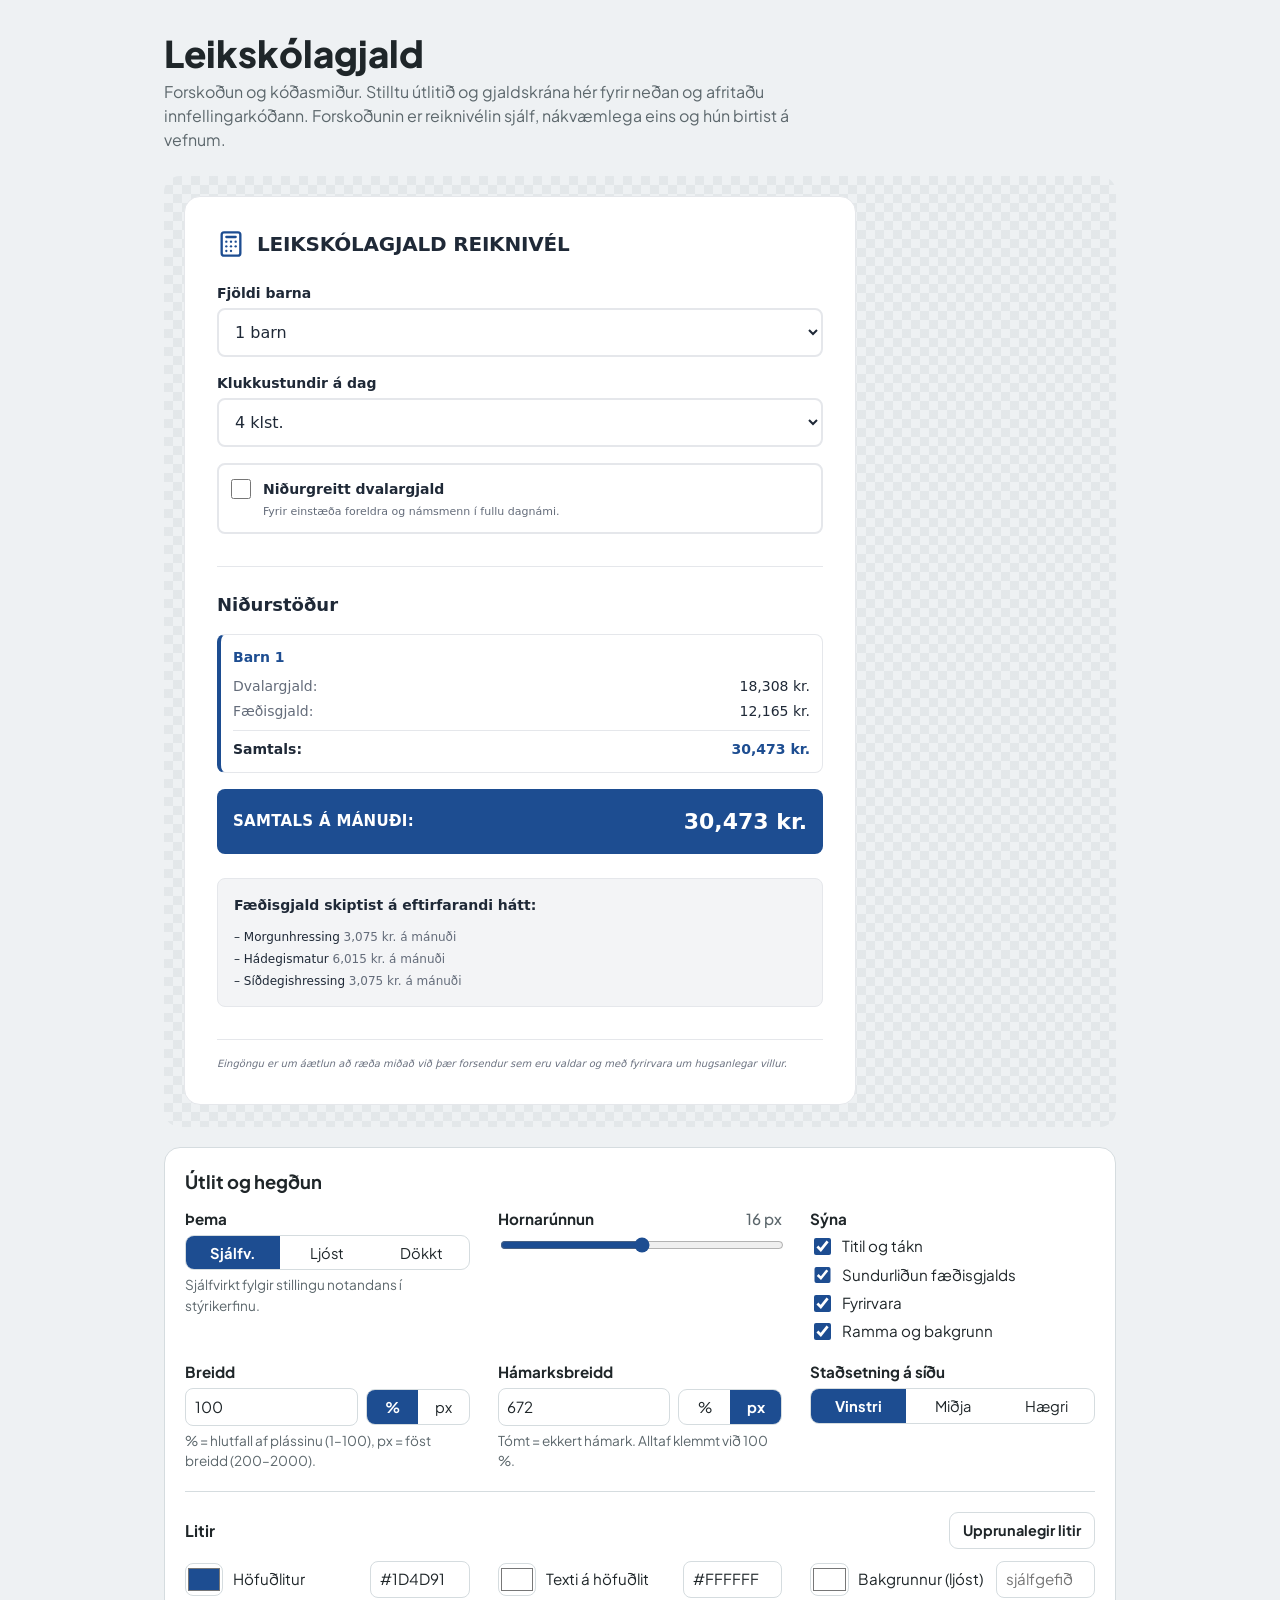
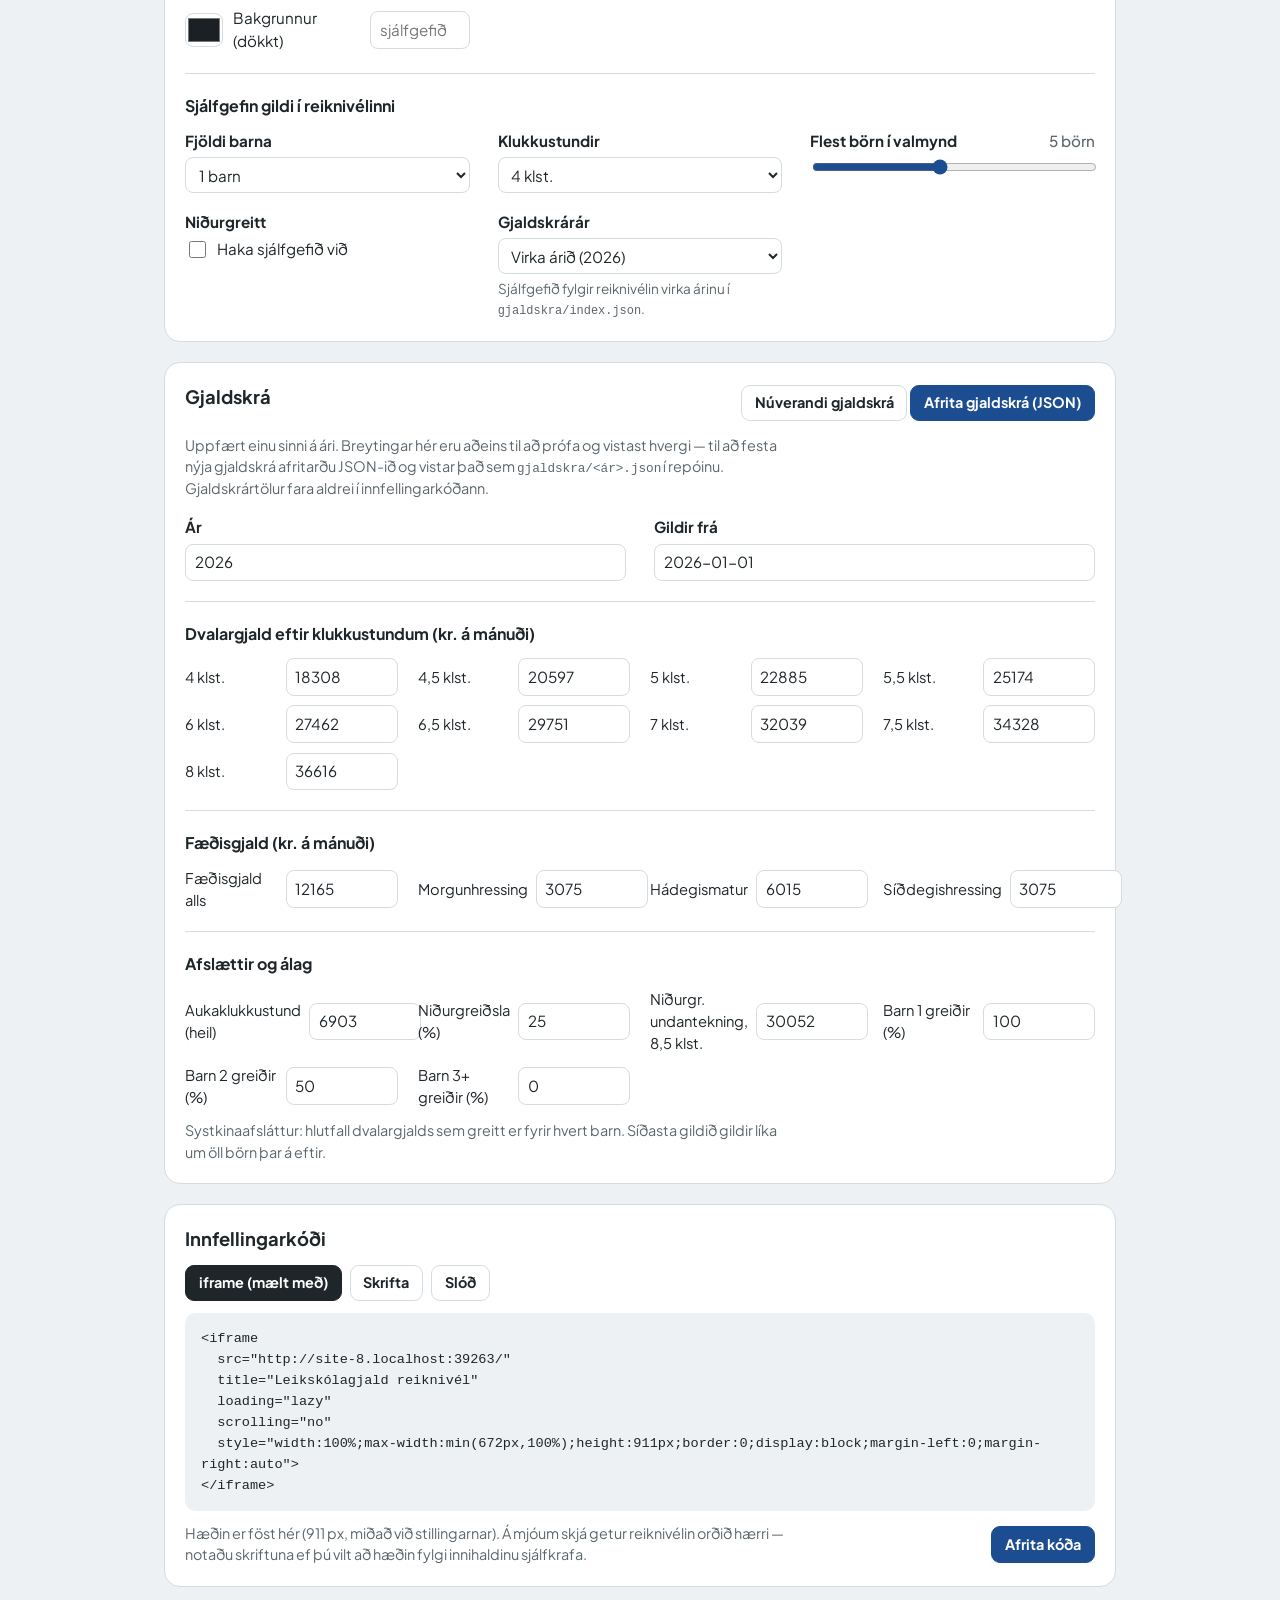
==== ritstjorn/index.html @ e1de48e4 "Kóðasmiður á /ritstjorn/ með lifandi forskoðun og gjaldskrárritli Forskoðunin er raunverulega reikni" ====
<!doctype html>
<html lang="is">
<head>
<meta charset="utf-8">
<meta name="viewport" content="width=device-width, initial-scale=1, viewport-fit=cover">
<meta name="robots" content="noindex">
<title>Leikskólagjald – forskoðun og kóðasmiður</title>
<link rel="preconnect" href="https://fonts.googleapis.com">
<link rel="preconnect" href="https://fonts.gstatic.com" crossorigin>
<link href="https://fonts.googleapis.com/css2?family=Plus+Jakarta+Sans:wght@400;500;600;700;800&display=swap" rel="stylesheet">
<style>
  :root {
    --page: #EEF1F3; --panel: #FFFFFF; --ink: #1F2629; --muted: #5C676C; --line: #D5DCDF;
    --accent: #1D4D91;
    --font: "Plus Jakarta Sans", "Segoe UI", system-ui, -apple-system, sans-serif;
    box-sizing: border-box;
    padding-top: env(safe-area-inset-top, 0px);
    padding-bottom: env(safe-area-inset-bottom, 0px);
  }
  @media (prefers-color-scheme: dark) {
    :root:not([data-theme="light"]) { --page: #16191B; --panel: #1F2427; --ink: #E7ECEE; --muted: #9AA6AB; --line: #323B3F; --accent: #8FB4E4; }
  }
  :root[data-theme="dark"] { --page: #16191B; --panel: #1F2427; --ink: #E7ECEE; --muted: #9AA6AB; --line: #323B3F; --accent: #8FB4E4; }
  *, *::before, *::after { box-sizing: inherit; }
  html { scroll-padding-top: env(safe-area-inset-top, 0px); }
  body { margin: 0; background: var(--page); color: var(--ink); font-family: var(--font); font-size: 1rem; line-height: 1.5; }
  main { max-width: 62rem; margin: 0 auto; padding: 2rem 1.25rem 3rem; }
  h1 { font-weight: 800; font-size: clamp(1.7rem, 5vw, 2.3rem); line-height: 1.15; margin: 0 0 .35rem; }
  .lede { color: var(--muted); margin: 0 0 1.5rem; max-width: 40rem; }
  h2 { font-size: 1.15rem; font-weight: 700; margin: 0 0 .75rem; }
  h3 { font-size: 1rem; font-weight: 700; margin: 0; }

  .stage { padding: 1.25rem; border-radius: 16px; background:
    repeating-conic-gradient(color-mix(in srgb, var(--line) 45%, transparent) 0 25%, transparent 0 50%) 0 0 / 18px 18px; }
  .holder { width: 100%; }
  #preview { display: block; width: 100%; height: 900px; border: 0; color-scheme: normal; }

  /* ================= kóðasmiður ================= */
  .settings, .code { margin-top: 1.25rem; background: var(--panel); border: 1px solid var(--line); border-radius: 16px; padding: 1.25rem; }
  .grid { display: grid; grid-template-columns: repeat(auto-fit, minmax(14rem, 1fr)); gap: 1.1rem 1.75rem; }
  .ctl .head { font-weight: 700; font-size: .95rem; display: flex; justify-content: space-between; gap: .5rem; margin-bottom: .3rem; }
  .ctl output { font-weight: 500; color: var(--muted); }
  .ctl .note2 { color: var(--muted); font-size: .85rem; margin: .3rem 0 0; }
  input[type=range] { width: 100%; accent-color: var(--accent); }
  select, input[type=text], input[type=number] { width: 100%; font: inherit; font-size: .95rem; padding: .4rem .55rem;
    border-radius: 8px; border: 1px solid var(--line); background: var(--panel); color: var(--ink); }
  input[aria-invalid=true] { border-color: #C5192D; box-shadow: 0 0 0 1px #C5192D; }
  .seg-ctl { display: flex; border: 1px solid var(--line); border-radius: 9px; overflow: hidden; }
  .seg-ctl label { flex: 1; text-align: center; padding: .35rem .4rem; cursor: pointer; font-size: .92rem; }
  .seg-ctl input { position: absolute; opacity: 0; pointer-events: none; }
  .seg-ctl label:has(input:checked) { background: var(--accent); color: var(--panel); font-weight: 700; }
  .seg-ctl label:has(input:focus-visible) { outline: 2px solid var(--accent); outline-offset: -3px; }
  .checks { display: grid; gap: .35rem; }
  .checks label { display: flex; gap: .5rem; align-items: center; font-size: .95rem; cursor: pointer; }
  .checks input { accent-color: var(--accent); width: 1.05rem; height: 1.05rem; }
  .wrow { display: grid; grid-template-columns: 1fr 6.5rem; gap: .5rem; align-items: center; }
  .colors { display: grid; grid-template-columns: repeat(auto-fill, minmax(15.5rem, 1fr)); gap: .55rem 1.75rem; }
  .crow { display: grid; grid-template-columns: 2.4rem 1fr 6.2rem; align-items: center; gap: .6rem; }
  .crow input[type=color] { width: 2.4rem; height: 2.1rem; padding: 0; border: 1px solid var(--line); border-radius: 8px; background: none; cursor: pointer; }
  .crow input[type=text] { text-transform: uppercase; }
  .crow input[type=text]::placeholder { text-transform: none; }
  .crow span { font-size: .95rem; }
  hr { border: 0; border-top: 1px solid var(--line); margin: 1.25rem 0; }
  .sec-head { display: flex; justify-content: space-between; align-items: center; gap: 1rem; margin-bottom: .75rem; flex-wrap: wrap; }
  .btn { font: inherit; font-size: .9rem; font-weight: 700; border-radius: 9px; padding: .4rem .8rem; cursor: pointer;
    border: 1px solid var(--line); background: transparent; color: var(--ink); }
  .btn.primary { background: var(--accent); border-color: var(--accent); color: #fff; }
  .btn:focus-visible, select:focus-visible, input:focus-visible { outline: 2px solid var(--accent); outline-offset: 2px; }
  .prices { display: grid; grid-template-columns: repeat(auto-fit, minmax(11rem, 1fr)); gap: .6rem 1.25rem; }
  .prow { display: grid; grid-template-columns: 1fr 7rem; gap: .5rem; align-items: center; font-size: .92rem; }
  .warn { margin: .75rem 0 0; padding: .6rem .8rem; border-radius: 9px; font-size: .9rem;
    background: color-mix(in srgb, #C5192D 12%, transparent); border: 1px solid color-mix(in srgb, #C5192D 40%, transparent); }
  .warn[hidden] { display: none; }
  .tabs { display: flex; gap: .5rem; margin-bottom: .75rem; flex-wrap: wrap; }
  .tabs button[aria-selected="true"] { background: var(--ink); color: var(--panel); border-color: var(--ink); }
  pre { margin: 0; overflow-x: auto; background: var(--page); border-radius: 10px; padding: .9rem 1rem;
    font-size: .85rem; line-height: 1.55; white-space: pre-wrap; word-break: break-word; }
  .code-foot { display: flex; justify-content: space-between; align-items: center; gap: 1rem; margin-top: .75rem; flex-wrap: wrap; }
  .hint { color: var(--muted); font-size: .9rem; margin: 0; max-width: 38rem; }
  code { font-size: .88em; }
</style>
</head>
<body>
<main>
  <h1>Leikskólagjald</h1>
  <p class="lede">Forskoðun og kóðasmiður. Stilltu útlitið og gjaldskrána hér fyrir neðan og afritaðu innfellingarkóðann. Forskoðunin er reiknivélin sjálf, nákvæmlega eins og hún birtist á vefnum.</p>

  <div class="stage"><div class="holder" id="holder">
    <iframe id="preview" title="Forskoðun: Leikskólagjald reiknivél" scrolling="no"></iframe>
  </div></div>

  <form class="settings" id="form" onsubmit="return false">
    <h2>Útlit og hegðun</h2>
    <div class="grid">
      <div class="ctl"><span class="head">Þema</span>
        <div class="seg-ctl" role="radiogroup" aria-label="Þema">
          <label><input type="radio" name="theme" value="auto">Sjálfv.</label>
          <label><input type="radio" name="theme" value="light">Ljóst</label>
          <label><input type="radio" name="theme" value="dark">Dökkt</label>
        </div>
        <p class="note2">Sjálfvirkt fylgir stillingu notandans í stýrikerfinu.</p></div>
      <div class="ctl"><label class="head" for="radius">Hornarúnnun <output id="o-radius"></output></label>
        <input id="radius" name="radius" type="range" min="0" max="32" step="1"></div>
      <div class="ctl"><span class="head">Sýna</span>
        <div class="checks">
          <label><input type="checkbox" name="title"> Titil og tákn</label>
          <label><input type="checkbox" name="food"> Sundurliðun fæðisgjalds</label>
          <label><input type="checkbox" name="note"> Fyrirvara</label>
          <label><input type="checkbox" name="frame"> Ramma og bakgrunn</label>
        </div></div>
      <div class="ctl"><label class="head" for="wval">Breidd</label>
        <div class="wrow"><input id="wval" name="wval" type="number" inputmode="numeric">
          <div class="seg-ctl" role="radiogroup" aria-label="Eining breiddar">
            <label><input type="radio" name="wunit" value="%">%</label>
            <label><input type="radio" name="wunit" value="px">px</label>
          </div></div>
        <p class="note2">% = hlutfall af plássinu (1–100), px = föst breidd (200–2000).</p></div>
      <div class="ctl"><label class="head" for="mval">Hámarksbreidd</label>
        <div class="wrow"><input id="mval" name="mval" type="number" inputmode="numeric" placeholder="ekkert">
          <div class="seg-ctl" role="radiogroup" aria-label="Eining hámarksbreiddar">
            <label><input type="radio" name="munit" value="%">%</label>
            <label><input type="radio" name="munit" value="px">px</label>
          </div></div>
        <p class="note2">Tómt = ekkert hámark. Alltaf klemmt við 100 %.</p></div>
      <div class="ctl"><span class="head">Staðsetning á síðu</span>
        <div class="seg-ctl" role="radiogroup" aria-label="Staðsetning á síðu">
          <label><input type="radio" name="align" value="left">Vinstri</label>
          <label><input type="radio" name="align" value="center">Miðja</label>
          <label><input type="radio" name="align" value="right">Hægri</label>
        </div></div>
    </div>

    <hr>
    <div class="sec-head"><h3>Litir</h3><button type="button" class="btn" id="resetColors">Upprunalegir litir</button></div>
    <div class="colors" id="colors"></div>

    <hr>
    <div class="sec-head"><h3>Sjálfgefin gildi í reiknivélinni</h3></div>
    <div class="grid">
      <div class="ctl"><label class="head" for="dchildren">Fjöldi barna</label>
        <select id="dchildren" name="dchildren"></select></div>
      <div class="ctl"><label class="head" for="dhours">Klukkustundir</label>
        <select id="dhours" name="dhours"></select></div>
      <div class="ctl"><label class="head" for="maxchildren">Flest börn í valmynd <output id="o-maxchildren"></output></label>
        <input id="maxchildren" name="maxchildren" type="range" min="1" max="10" step="1"></div>
      <div class="ctl"><span class="head">Niðurgreitt</span>
        <div class="checks"><label><input type="checkbox" name="dsub"> Haka sjálfgefið við</label></div></div>
      <div class="ctl"><label class="head" for="ar">Gjaldskrárár</label>
        <select id="ar" name="ar"></select>
        <p class="note2">Sjálfgefið fylgir reiknivélin virka árinu í <code>gjaldskra/index.json</code>.</p></div>
    </div>
  </form>

  <form class="settings" id="priceForm" onsubmit="return false">
    <div class="sec-head">
      <h2>Gjaldskrá</h2>
      <div>
        <button type="button" class="btn" id="resetPrices">Núverandi gjaldskrá</button>
        <button type="button" class="btn primary" id="copyPrices">Afrita gjaldskrá (JSON)</button>
      </div>
    </div>
    <p class="hint" style="margin-bottom:1rem">Uppfært einu sinni á ári. Breytingar hér eru aðeins til að prófa og vistast hvergi — til að festa nýja gjaldskrá afritarðu JSON-ið og vistar það sem <code>gjaldskra/&lt;ár&gt;.json</code> í repóinu. Gjaldskrártölur fara aldrei í innfellingarkóðann.</p>

    <div class="grid">
      <div class="ctl"><label class="head" for="p-ar">Ár</label><input id="p-ar" type="text" inputmode="numeric"></div>
      <div class="ctl"><label class="head" for="p-gildirFra">Gildir frá</label><input id="p-gildirFra" type="text" placeholder="2026-01-01"></div>
    </div>

    <hr>
    <h3>Dvalargjald eftir klukkustundum (kr. á mánuði)</h3>
    <div class="prices" id="careRows" style="margin-top:.75rem"></div>

    <hr>
    <h3>Fæðisgjald (kr. á mánuði)</h3>
    <div class="prices" id="foodRows" style="margin-top:.75rem"></div>
    <p class="warn" id="foodWarn" hidden></p>

    <hr>
    <h3>Afslættir og álag</h3>
    <div class="prices" id="miscRows" style="margin-top:.75rem"></div>
    <p class="hint" style="margin-top:.75rem">Systkinaafsláttur: hlutfall dvalargjalds sem greitt er fyrir hvert barn. Síðasta gildið gildir líka um öll börn þar á eftir.</p>
  </form>

  <section class="code">
    <h2>Innfellingarkóði</h2>
    <div class="tabs" role="tablist">
      <button type="button" class="btn" role="tab" aria-selected="true" data-tab="iframe">iframe (mælt með)</button>
      <button type="button" class="btn" role="tab" aria-selected="false" data-tab="script">Skrifta</button>
      <button type="button" class="btn" role="tab" aria-selected="false" data-tab="url">Slóð</button>
    </div>
    <pre id="codeOut"></pre>
    <div class="code-foot">
      <p class="hint" id="codeHint"></p>
      <button type="button" class="btn primary" id="copyCode">Afrita kóða</button>
    </div>
  </section>
</main>

<script src="../reiknivel/utreikningur.js"></script>
<script src="../reiknivel/config.js"></script>
<script>
/*
 * Kóðasmiður. Forskoðunin er raunverulega reiknivélin (rótin) í iframe, svo
 * ritstjóri sjái nákvæmlega það sem fer á vefinn. Nýjar stillingar og
 * gjaldskrá til prófunar eru sendar henni með postMessage — hún endurhleðst
 * ekki og valið í forskoðuninni helst.
 *
 * Gjaldskrártölur fara aldrei í slóðina eða innfellingarkóðann. Aðeins ar.
 */
(function () {
  'use strict';

  var cfg = window.LeikskolagjaldConfig;
  var R = window.LeikskolagjaldReikn;

  /* Reiknivélin er einu þrepi ofar en kóðasmiðurinn */
  var BASE = new URL('../', location.href).href;
  var GJALDSKRA = BASE + 'gjaldskra/';
  var frameId = 'lg-' + Math.random().toString(36).slice(2, 10);

  function $(id) { return document.getElementById(id); }

  var form = $('form'), priceForm = $('priceForm'), frame = $('preview');
  var qs = new URLSearchParams(location.search);

  var opts = cfg.parse();
  var FRAME_DEF = { width: cfg.SIZE.width.def, maxw: cfg.SIZE.maxWidth.def, align: 'left' };
  var frameOpts = {
    width: cfg.parseSize(qs.get('width'), 'width') || FRAME_DEF.width,
    maxw: cfg.parseSize(qs.get('maxw'), 'maxWidth') || FRAME_DEF.maxw,
    align: ['left', 'center', 'right'].indexOf(qs.get('align')) !== -1 ? qs.get('align') : FRAME_DEF.align
  };

  var index = null;      /* gjaldskra/index.json                    */
  var upprunaleg = null; /* gjaldskráin eins og hún er í repóinu    */
  var prices = null;     /* gjaldskráin eins og ritstjóri prófar hana */
  var tab = 'iframe';

  var clone = function (o) { return JSON.parse(JSON.stringify(o)); };

  /* ------------------------------------------------------------------ */
  /* Litir                                                               */
  /* ------------------------------------------------------------------ */
  var COLOR_LABELS = {
    accent: 'Höfuðlitur', onaccent: 'Texti á höfuðlit',
    bg: 'Bakgrunnur (ljóst)', bgdark: 'Bakgrunnur (dökkt)'
  };
  var colorsBox = $('colors');

  cfg.COLOR_KEYS.forEach(function (k) {
    var row = document.createElement('div');
    row.className = 'crow';
    row.innerHTML = '<input type="color" data-ckey="' + k + '" aria-label="' + COLOR_LABELS[k] + ', litaval">' +
      '<span>' + COLOR_LABELS[k] + '</span>' +
      '<input type="text" data-hkey="' + k + '" maxlength="7" spellcheck="false" aria-label="' +
      COLOR_LABELS[k] + ', hex-kóði"' + (cfg.BG_FALLBACK[k] ? ' placeholder="sjálfgefið"' : '') + '>';
    colorsBox.appendChild(row);
  });

  function colorsToForm() {
    cfg.COLOR_KEYS.forEach(function (k) {
      var c = colorsBox.querySelector('[data-ckey=' + k + ']');
      var h = colorsBox.querySelector('[data-hkey=' + k + ']');
      c.value = '#' + (opts[k] || cfg.BG_FALLBACK[k] || 'FFFFFF').toLowerCase();
      if (document.activeElement !== h) {
        h.value = opts[k] ? '#' + opts[k] : '';
        h.removeAttribute('aria-invalid');
      }
    });
  }

  /* Skilar true ef atburðurinn var úr litareit (og hann meðhöndlaður) */
  function colorFromInput(t) {
    if (t.dataset && t.dataset.ckey) {
      opts[t.dataset.ckey] = cfg.parseColor(t.value) || opts[t.dataset.ckey];
      return true;
    }
    if (t.dataset && t.dataset.hkey) {
      var k = t.dataset.hkey;
      var v = String(t.value).trim();
      if (cfg.BG_FALLBACK[k] && v === '') { opts[k] = ''; t.removeAttribute('aria-invalid'); return true; }
      var hex = cfg.parseColor(v);
      if (hex) { opts[k] = hex; t.removeAttribute('aria-invalid'); }
      else t.setAttribute('aria-invalid', 'true');
      return true;
    }
    return false;
  }

  $('resetColors').addEventListener('click', function () {
    cfg.COLOR_KEYS.forEach(function (k) { opts[k] = cfg.SPEC[k].def; });
    colorsToForm();
    apply(false);
  });

  /* ------------------------------------------------------------------ */
  /* Stillingaform                                                       */
  /* ------------------------------------------------------------------ */
  function fyllaArValmynd() {
    var sel = form.elements.ar;
    sel.textContent = '';
    var sjalf = document.createElement('option');
    sjalf.value = '';
    sjalf.textContent = 'Virka árið' + (index && index.virkt ? ' (' + index.virkt + ')' : '');
    sel.appendChild(sjalf);
    ((index && index.ar) || []).forEach(function (e) {
      var o = document.createElement('option');
      o.value = String(e.ar);
      o.textContent = String(e.ar) + (e.gildirFra ? ' — gildir frá ' + e.gildirFra : '');
      sel.appendChild(o);
    });
    sel.value = opts.ar;
    if (sel.value !== opts.ar) { opts.ar = ''; sel.value = ''; }
  }

  function fyllaSjalfgefid() {
    var dc = form.elements.dchildren, dh = form.elements.dhours;
    dc.textContent = '';
    dh.textContent = '';
    for (var n = 1; n <= opts.maxchildren; n++) {
      var o = document.createElement('option');
      o.value = String(n);
      o.textContent = n + (n === 1 ? ' barn' : ' börn');
      dc.appendChild(o);
    }
    var klst = prices ? prices.klukkustundir : [opts.dhours];
    klst.forEach(function (h) {
      var o = document.createElement('option');
      o.value = String(h);
      o.textContent = String(h).replace('.', ',') + ' klst.';
      dh.appendChild(o);
    });
    if (opts.dchildren > opts.maxchildren) opts.dchildren = opts.maxchildren;
    if (klst.indexOf(opts.dhours) === -1) opts.dhours = klst[0];
    dc.value = String(opts.dchildren);
    dh.value = String(opts.dhours);
  }

  function toForm() {
    form.elements.radius.value = opts.radius;
    form.elements.maxchildren.value = opts.maxchildren;
    ['theme', 'align'].forEach(function (n) {
      var gildi = n === 'align' ? frameOpts.align : opts[n];
      form.querySelectorAll('input[name=' + n + ']').forEach(function (r) { r.checked = r.value === gildi; });
    });
    ['title', 'food', 'note', 'frame', 'dsub'].forEach(function (n) { form.elements[n].checked = !!opts[n]; });
    var sp = function (s) { var m = String(s).match(/^([\d.]+)(px|%)$/); return m ? [m[1], m[2]] : ['', 'px']; };
    var w = sp(frameOpts.width), m = sp(frameOpts.maxw);
    form.elements.wval.value = w[0];
    form.elements.mval.value = m[0];
    form.querySelectorAll('input[name=wunit]').forEach(function (r) { r.checked = r.value === w[1]; });
    form.querySelectorAll('input[name=munit]').forEach(function (r) { r.checked = r.value === m[1]; });
    fyllaArValmynd();
    fyllaSjalfgefid();
    colorsToForm();
  }

  function inv(n, bad) { if (bad) n.setAttribute('aria-invalid', 'true'); else n.removeAttribute('aria-invalid'); }

  function fromForm(e) {
    var t = e && e.target;
    if (t && colorFromInput(t)) { colorsToForm(); apply(false); return; }

    opts.radius = +form.elements.radius.value;
    opts.maxchildren = +form.elements.maxchildren.value;
    var th = form.querySelector('input[name=theme]:checked');
    if (th) opts.theme = th.value;
    var al = form.querySelector('input[name=align]:checked');
    if (al) frameOpts.align = al.value;
    ['title', 'food', 'note', 'frame', 'dsub'].forEach(function (n) {
      opts[n] = form.elements[n].checked ? 1 : 0;
    });

    var wu = form.querySelector('input[name=wunit]:checked').value;
    var mu = form.querySelector('input[name=munit]:checked').value;
    var wv = form.elements.wval.value === '' ? '' : form.elements.wval.value + wu;
    var mv = form.elements.mval.value === '' ? '' : form.elements.mval.value + mu;
    var w = cfg.parseSize(wv, 'width');
    var m = mv === '' ? 'none' : cfg.parseSize(mv, 'maxWidth');
    inv(form.elements.wval, !w);
    inv(form.elements.mval, !m);
    if (w) frameOpts.width = w;
    if (m) frameOpts.maxw = m;

    opts.dchildren = +form.elements.dchildren.value;
    opts.dhours = +form.elements.dhours.value;

    var nyttAr = form.elements.ar.value;
    var arBreyttist = nyttAr !== opts.ar;
    opts.ar = nyttAr;

    /*
     * Aðeins stýringarnar undir „Sjálfgefin gildi“ endurstilla valið í
     * forskoðuninni; að fikta í litum eða breidd má ekki henda því sem
     * ritstjórinn er að prófa.
     */
    var n = t && t.name;
    var endurstilla = ['dchildren', 'dhours', 'dsub', 'maxchildren'].indexOf(n) !== -1;

    fyllaSjalfgefid();
    if (arBreyttist) hladaAr(opts.ar); else apply(endurstilla);
  }

  form.addEventListener('input', fromForm);
  form.addEventListener('change', fromForm);

  /* ------------------------------------------------------------------ */
  /* Gjaldskrárritill                                                    */
  /* ------------------------------------------------------------------ */

  /* Skipt á FYRSTA punkti: lyklar eins og „dvalargjald.4.5“ bera tugabrot */
  function splitKey(key) {
    var i = key.indexOf('.');
    return i < 0 ? [key, ''] : [key.slice(0, i), key.slice(i + 1)];
  }

  function numRow(box, label, key) {
    var d = document.createElement('div');
    d.className = 'prow';
    var l = document.createElement('label');
    l.textContent = label;
    var i = document.createElement('input');
    i.type = 'number';
    i.inputMode = 'decimal';
    i.dataset.pkey = key;
    l.htmlFor = i.id = 'pk-' + key.replace(/[^a-z0-9]/gi, '_');
    d.append(l, i);
    box.appendChild(d);
  }

  function buildPriceRows() {
    var care = $('careRows'), food = $('foodRows'), misc = $('miscRows');
    care.textContent = ''; food.textContent = ''; misc.textContent = '';
    prices.klukkustundir.forEach(function (h) {
      if (prices.dvalargjald[R.hourKey(h)] == null) return;
      numRow(care, String(h).replace('.', ',') + ' klst.', 'dvalargjald.' + h);
    });
    numRow(food, 'Fæðisgjald alls', 'faedisgjald');
    prices.faedisgjaldSundurlidun.forEach(function (it, i) {
      numRow(food, it.heiti, 'faedisgjaldSundurlidun.' + i);
    });
    numRow(misc, 'Aukaklukkustund (heil)', 'aukaKlukkustund');
    numRow(misc, 'Niðurgreiðsla (%)', 'nidurgreidsla');
    Object.keys(prices.nidurgreidslaUndantekningar).forEach(function (h) {
      numRow(misc, 'Niðurgr. undantekning, ' + String(h).replace('.', ',') + ' klst.', 'undantekning.' + h);
    });
    prices.systkinaafslattur.forEach(function (_, i) {
      numRow(misc, 'Barn ' + (i + 1) + (i === prices.systkinaafslattur.length - 1 ? '+' : '') + ' greiðir (%)',
        'systkina.' + i);
    });
    pricesToForm();
  }

  function getPrice(key) {
    var p = splitKey(key), a = p[0], b = p[1];
    if (a === 'dvalargjald') return prices.dvalargjald[b];
    if (a === 'faedisgjaldSundurlidun') return prices.faedisgjaldSundurlidun[+b].verd;
    if (a === 'undantekning') return prices.nidurgreidslaUndantekningar[b];
    if (a === 'systkina') return Math.round(prices.systkinaafslattur[+b] * 100);
    if (a === 'nidurgreidsla') return Math.round(prices.nidurgreidsla * 100);
    return prices[a];
  }

  /* Skilar false ef gildið er ógilt (tómt, neikvætt, prósenta yfir 100) */
  function setPrice(key, raw) {
    var n = Number(raw);
    if (String(raw).trim() === '' || !isFinite(n) || n < 0) return false;
    var p = splitKey(key), a = p[0], b = p[1];
    if (a === 'dvalargjald') prices.dvalargjald[b] = Math.round(n);
    else if (a === 'faedisgjaldSundurlidun') prices.faedisgjaldSundurlidun[+b].verd = Math.round(n);
    else if (a === 'undantekning') prices.nidurgreidslaUndantekningar[b] = Math.round(n);
    else if (a === 'systkina') { if (n > 100) return false; prices.systkinaafslattur[+b] = n / 100; }
    else if (a === 'nidurgreidsla') { if (n > 100) return false; prices.nidurgreidsla = n / 100; }
    else prices[a] = Math.round(n);
    return true;
  }

  function pricesToForm() {
    priceForm.querySelectorAll('[data-pkey]').forEach(function (i) {
      if (document.activeElement !== i) {
        i.value = getPrice(i.dataset.pkey);
        i.removeAttribute('aria-invalid');
      }
    });
    $('p-ar').value = prices.ar;
    $('p-gildirFra').value = prices.gildirFra;
  }

  priceForm.addEventListener('input', function (e) {
    var t = e.target;
    if (t.id === 'p-ar') { prices.ar = t.value.trim(); render(); return; }
    if (t.id === 'p-gildirFra') { prices.gildirFra = t.value.trim(); render(); return; }
    if (!t.dataset.pkey) return;
    inv(t, !setPrice(t.dataset.pkey, t.value));
    apply(false);
  });

  $('resetPrices').addEventListener('click', function () {
    prices = clone(upprunaleg);
    buildPriceRows();
    apply(false);
  });

  /* Sundurliðun fæðisgjalds á móti skráðu fæðisgjaldi */
  function checkFood() {
    if (!prices) return;
    var w = $('foodWarn');
    var s = R.faedisgjaldSumma(prices);
    if (s.stemmir) { w.hidden = true; return; }
    w.hidden = false;
    w.textContent = 'Sundurliðunin leggst saman í ' + R.kr(s.summa) + ' en fæðisgjaldið er skráð ' +
      R.kr(prices.faedisgjald) + ' Reiknivélin notar skráða fæðisgjaldið.';
  }

  /* ------------------------------------------------------------------ */
  /* Forskoðun og kóði                                                   */
  /* ------------------------------------------------------------------ */
  function widgetQuery() {
    var p = new URLSearchParams();
    cfg.changed(opts).forEach(function (kv) { p.set(kv[0], kv[1]); });
    return p.toString();
  }

  function sendaIForskodun(endurstilla) {
    if (!frame.contentWindow || !prices) return;
    frame.contentWindow.postMessage({
      type: 'leikskolagjald:options',
      options: opts,
      gjaldskra: prices,
      endurstilla: !!endurstilla
    }, location.origin);
  }

  /* Reiknivélin lætur vita um hæðina, svo forskoðunin sé jafnhá henni */
  window.addEventListener('message', function (e) {
    if (e.origin !== location.origin || e.source !== frame.contentWindow) return;
    var d = e.data;
    if (!d || d.type !== 'leikskolagjald:height') return;
    var h = parseInt(d.height, 10);
    if (isFinite(h) && h > 0 && h < 4000) frame.style.height = h + 'px';
  });

  function render() {
    $('o-radius').textContent = opts.radius + ' px';
    $('o-maxchildren').textContent = opts.maxchildren + (opts.maxchildren === 1 ? ' barn' : ' börn');
    checkFood();

    var wq = widgetQuery();
    var url = BASE + (wq ? '?' + wq : '');
    var sizeCss = cfg.sizeCss(frameOpts.width, frameOpts.maxw);
    var marg = cfg.margins(frameOpts.align).replace(/;$/, '');
    var haed = cfg.hydur(opts, opts.dchildren, prices ? prices.faedisgjaldSundurlidun.length : 3);
    var code = '', hint = '';

    if (tab === 'iframe') {
      code = '<iframe\n' +
        '  src="' + url + '"\n' +
        '  title="Leikskólagjald reiknivél"\n' +
        '  loading="lazy"\n' +
        '  scrolling="no"\n' +
        '  style="' + sizeCss + ';height:' + haed + 'px;border:0;display:block;' + marg + '">\n' +
        '</iframe>';
      hint = 'Hæðin er föst hér (' + haed + ' px, miðað við stillingarnar). Á mjóum skjá getur ' +
        'reiknivélin orðið hærri — notaðu skriftuna ef þú vilt að hæðin fylgi innihaldinu sjálfkrafa.';
    } else if (tab === 'script') {
      var attrs = cfg.changed(opts).map(function (kv) { return '  data-' + kv[0] + '="' + kv[1] + '"'; });
      if (frameOpts.width !== FRAME_DEF.width) attrs.push('  data-width="' + frameOpts.width + '"');
      attrs.push('  data-max-width="' + frameOpts.maxw + '"');
      if (frameOpts.align !== FRAME_DEF.align) attrs.push('  data-align="' + frameOpts.align + '"');
      code = '<script\n  src="' + BASE + 'embed.js"\n' + attrs.join('\n') + '>\n<\/script>';
      hint = 'Skriftan býr til iframe-inn og stillir hæðina sjálfkrafa eftir innihaldi. ' +
        'Aðeins ef vefumsjónarkerfið leyfir <script>.';
    } else {
      code = url;
      hint = 'Bein slóð á reiknivélina, t.d. til að prófa stillingar.';
    }
    $('codeOut').textContent = code;
    $('codeHint').textContent = hint;

    /* Slóð síðunnar geymir stillingarnar svo hægt sé að deila henni */
    var pq = new URLSearchParams(wq);
    if (frameOpts.width !== FRAME_DEF.width) pq.set('width', frameOpts.width);
    if (frameOpts.maxw !== FRAME_DEF.maxw) pq.set('maxw', frameOpts.maxw);
    if (frameOpts.align !== FRAME_DEF.align) pq.set('align', frameOpts.align);
    try {
      history.replaceState(null, '', location.pathname + (pq.toString() ? '?' + pq : ''));
    } catch (e) { /* t.d. file:// */ }
  }

  function apply(endurstilla) {
    $('holder').style.cssText = cfg.sizeCss(frameOpts.width, frameOpts.maxw) + ';' +
      cfg.margins(frameOpts.align);
    sendaIForskodun(endurstilla);
    render();
  }

  /* ------------------------------------------------------------------ */
  /* Flipar og afritun                                                   */
  /* ------------------------------------------------------------------ */
  document.querySelectorAll('.tabs button').forEach(function (b) {
    b.addEventListener('click', function () {
      tab = b.dataset.tab;
      document.querySelectorAll('.tabs button').forEach(function (x) {
        x.setAttribute('aria-selected', String(x === b));
      });
      render();
    });
  });

  function copy(text, btn, label) {
    function done(t) {
      btn.textContent = t;
      setTimeout(function () { btn.textContent = label; }, 1800);
    }
    try {
      navigator.clipboard.writeText(text).then(function () { done('Afritað'); },
        function () { done('Afritun mistókst'); });
    } catch (e) { done('Afritun mistókst'); }
  }

  $('copyCode').addEventListener('click', function (e) {
    copy($('codeOut').textContent, e.currentTarget, 'Afrita kóða');
  });
  $('copyPrices').addEventListener('click', function (e) {
    copy(JSON.stringify(prices, null, 2) + '\n', e.currentTarget, 'Afrita gjaldskrá (JSON)');
  });

  /* ------------------------------------------------------------------ */
  /* Hleðsla                                                             */
  /* ------------------------------------------------------------------ */
  function saekjaJson(url) {
    return fetch(url, { cache: 'no-cache' }).then(function (svar) {
      if (!svar.ok) throw new Error(svar.status + ' ' + svar.statusText);
      return svar.json();
    });
  }

  function villa(texti) {
    var w = $('foodWarn');
    w.hidden = false;
    w.textContent = texti;
  }

  function hladaAr(beidni) {
    var ar = R.veljaAr(index, beidni);
    return saekjaJson(GJALDSKRA + R.skraFyrirAr(index, ar))
      .then(function (raw) {
        upprunaleg = R.normalize(raw);
        prices = clone(upprunaleg);
        buildPriceRows();
        fyllaSjalfgefid();
        apply(false);
      })
      .catch(function (e) {
        villa('Ekki náðist að lesa gjaldskrá ' + ar + ' (' + e.message + ').');
      });
  }

  frame.src = BASE + (function () {
    var q = new URLSearchParams(widgetQuery());
    q.set('frameId', frameId);
    return '?' + q.toString();
  })();

  saekjaJson(GJALDSKRA + 'index.json')
    .then(function (i) {
      index = i;
      toForm();
      return hladaAr(opts.ar);
    })
    .catch(function (e) {
      villa('Ekki náðist að lesa gjaldskra/index.json (' + e.message + ').');
    });
})();
</script>
</body>
</html>
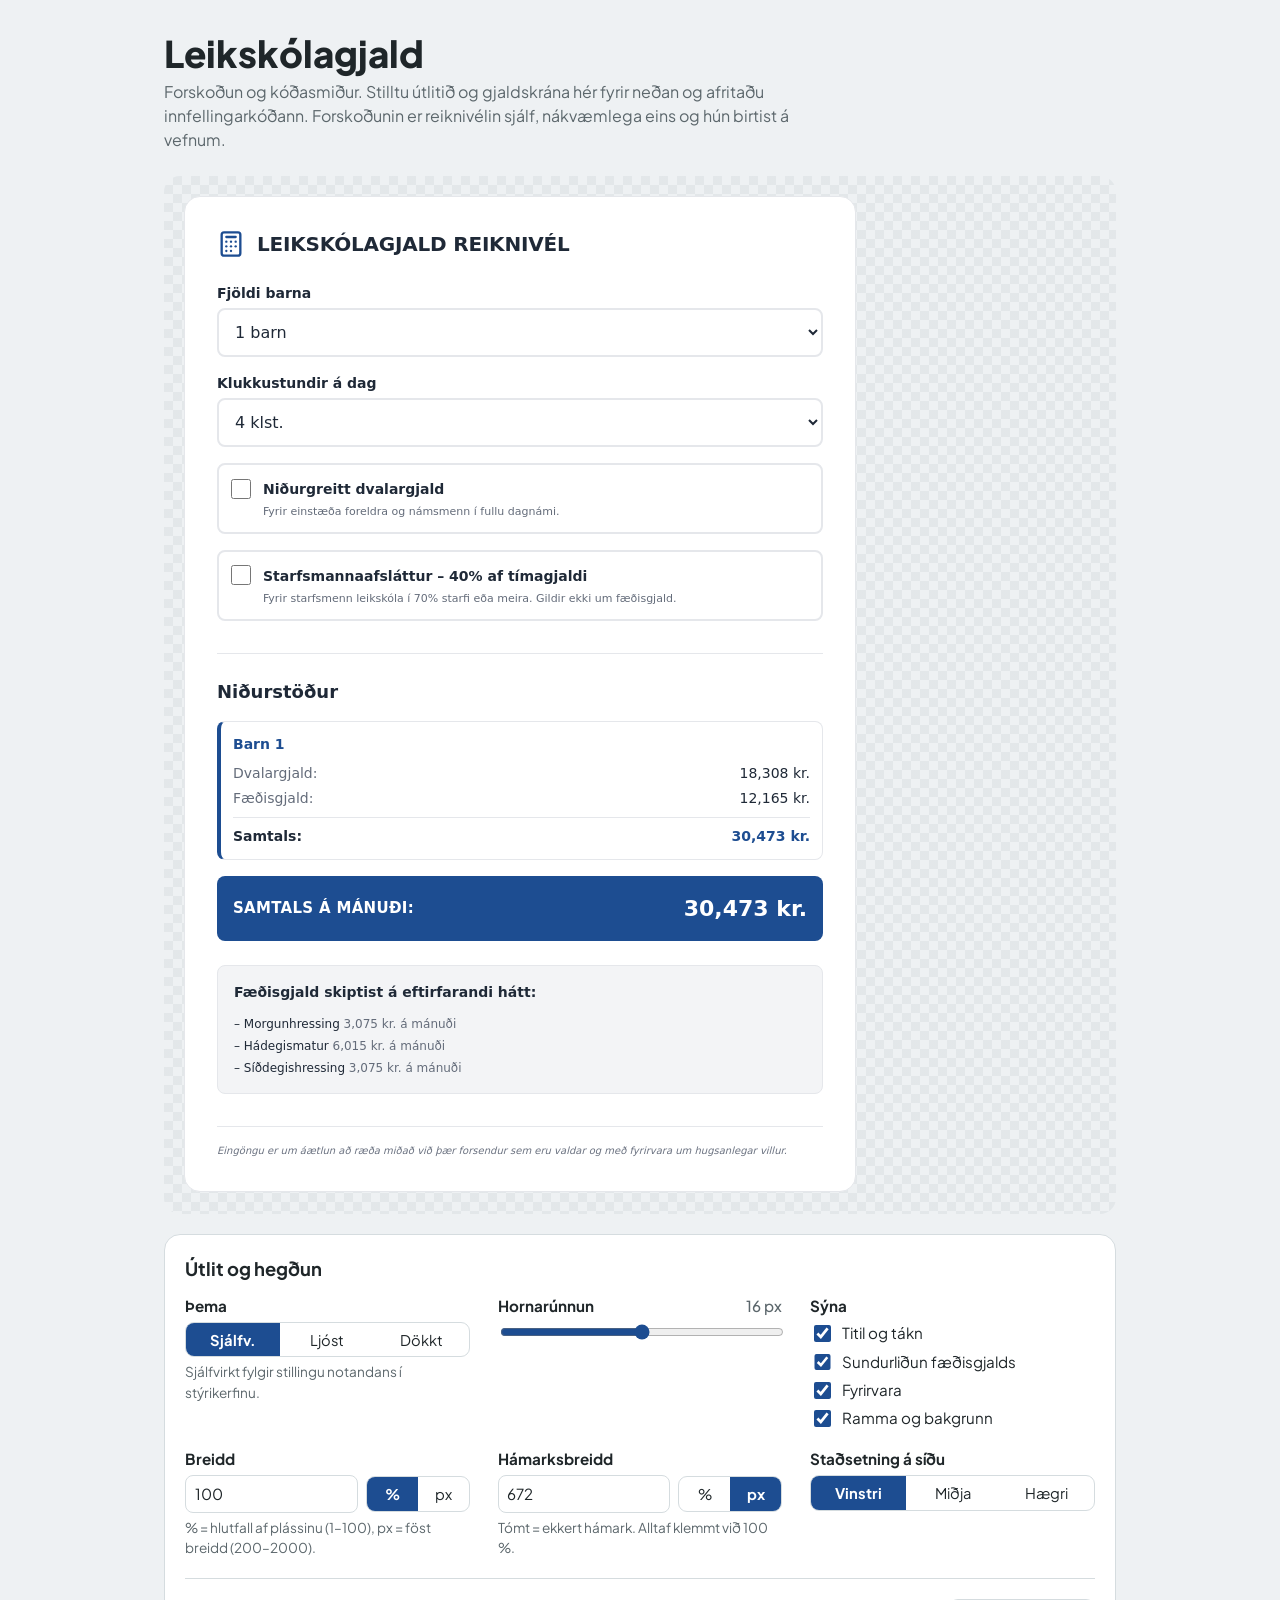
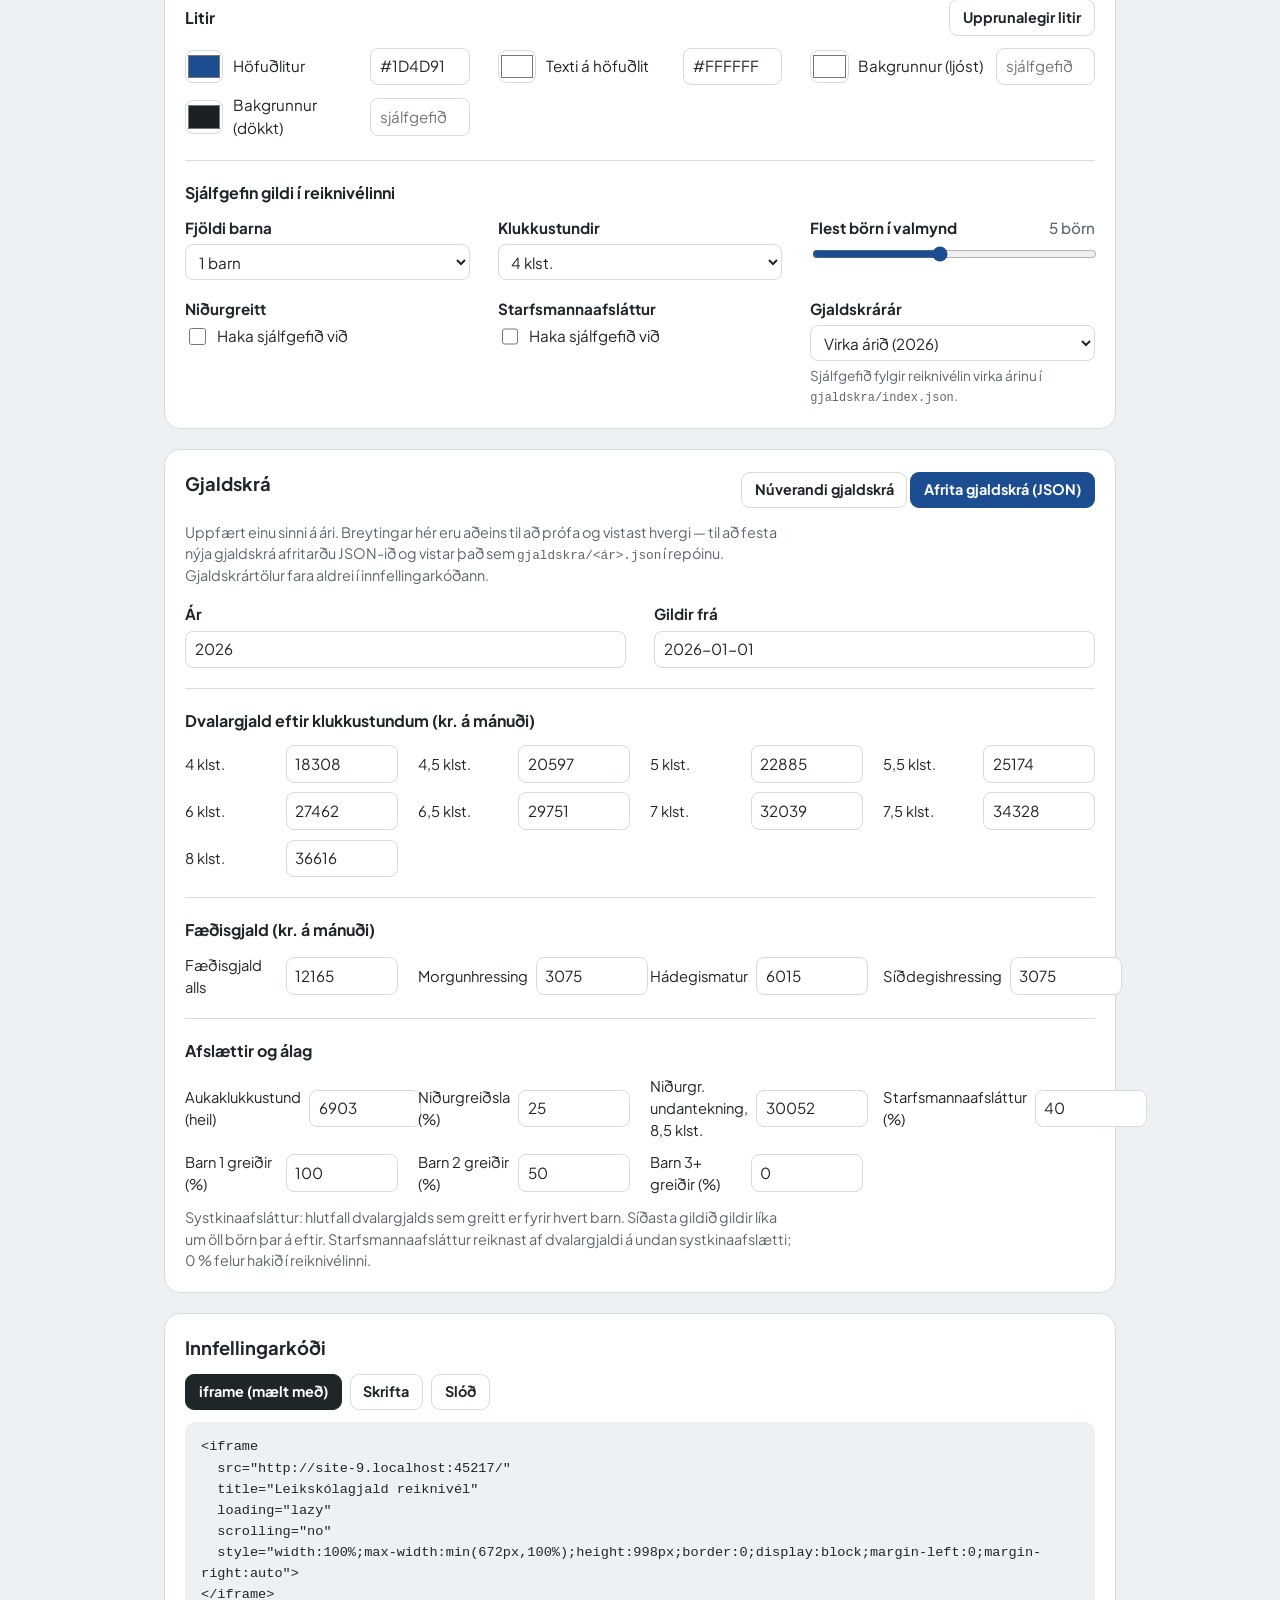
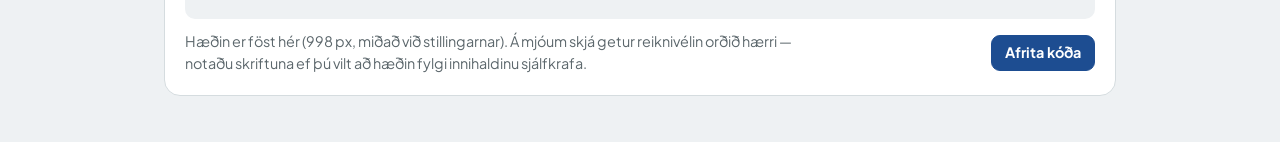
==== commit e64f1cd2: "Bæta við 40% starfsmannaafslætti Nýtt hak í reiknivélinni fyrir starfsmannaafslátt (40 % af tímagjal" ====
--- a/ritstjorn/index.html
+++ b/ritstjorn/index.html
@@ -145,6 +145,8 @@
         <input id="maxchildren" name="maxchildren" type="range" min="1" max="10" step="1"></div>
       <div class="ctl"><span class="head">Niðurgreitt</span>
         <div class="checks"><label><input type="checkbox" name="dsub"> Haka sjálfgefið við</label></div></div>
+      <div class="ctl"><span class="head">Starfsmannaafsláttur</span>
+        <div class="checks"><label><input type="checkbox" name="dstaff"> Haka sjálfgefið við</label></div></div>
       <div class="ctl"><label class="head" for="ar">Gjaldskrárár</label>
         <select id="ar" name="ar"></select>
         <p class="note2">Sjálfgefið fylgir reiknivélin virka árinu í <code>gjaldskra/index.json</code>.</p></div>
@@ -178,7 +180,7 @@
     <hr>
     <h3>Afslættir og álag</h3>
     <div class="prices" id="miscRows" style="margin-top:.75rem"></div>
-    <p class="hint" style="margin-top:.75rem">Systkinaafsláttur: hlutfall dvalargjalds sem greitt er fyrir hvert barn. Síðasta gildið gildir líka um öll börn þar á eftir.</p>
+    <p class="hint" style="margin-top:.75rem">Systkinaafsláttur: hlutfall dvalargjalds sem greitt er fyrir hvert barn. Síðasta gildið gildir líka um öll börn þar á eftir. Starfsmannaafsláttur reiknast af dvalargjaldi á undan systkinaafslætti; 0 % felur hakið í reiknivélinni.</p>
   </form>
 
   <section class="code">
@@ -343,7 +345,7 @@
       var gildi = n === 'align' ? frameOpts.align : opts[n];
       form.querySelectorAll('input[name=' + n + ']').forEach(function (r) { r.checked = r.value === gildi; });
     });
-    ['title', 'food', 'note', 'frame', 'dsub'].forEach(function (n) { form.elements[n].checked = !!opts[n]; });
+    ['title', 'food', 'note', 'frame', 'dsub', 'dstaff'].forEach(function (n) { form.elements[n].checked = !!opts[n]; });
     var sp = function (s) { var m = String(s).match(/^([\d.]+)(px|%)$/); return m ? [m[1], m[2]] : ['', 'px']; };
     var w = sp(frameOpts.width), m = sp(frameOpts.maxw);
     form.elements.wval.value = w[0];
@@ -367,7 +369,7 @@
     if (th) opts.theme = th.value;
     var al = form.querySelector('input[name=align]:checked');
     if (al) frameOpts.align = al.value;
-    ['title', 'food', 'note', 'frame', 'dsub'].forEach(function (n) {
+    ['title', 'food', 'note', 'frame', 'dsub', 'dstaff'].forEach(function (n) {
       opts[n] = form.elements[n].checked ? 1 : 0;
     });
 
@@ -395,7 +397,7 @@
      * ritstjórinn er að prófa.
      */
     var n = t && t.name;
-    var endurstilla = ['dchildren', 'dhours', 'dsub', 'maxchildren'].indexOf(n) !== -1;
+    var endurstilla = ['dchildren', 'dhours', 'dsub', 'dstaff', 'maxchildren'].indexOf(n) !== -1;
 
     fyllaSjalfgefid();
     if (arBreyttist) hladaAr(opts.ar); else apply(endurstilla);
@@ -444,6 +446,7 @@
     Object.keys(prices.nidurgreidslaUndantekningar).forEach(function (h) {
       numRow(misc, 'Niðurgr. undantekning, ' + String(h).replace('.', ',') + ' klst.', 'undantekning.' + h);
     });
+    numRow(misc, 'Starfsmannaafsláttur (%)', 'starfsmannaafslattur');
     prices.systkinaafslattur.forEach(function (_, i) {
       numRow(misc, 'Barn ' + (i + 1) + (i === prices.systkinaafslattur.length - 1 ? '+' : '') + ' greiðir (%)',
         'systkina.' + i);
@@ -458,6 +461,7 @@
     if (a === 'undantekning') return prices.nidurgreidslaUndantekningar[b];
     if (a === 'systkina') return Math.round(prices.systkinaafslattur[+b] * 100);
     if (a === 'nidurgreidsla') return Math.round(prices.nidurgreidsla * 100);
+    if (a === 'starfsmannaafslattur') return Math.round((prices.starfsmannaafslattur || 0) * 100);
     return prices[a];
   }
 
@@ -471,6 +475,7 @@
     else if (a === 'undantekning') prices.nidurgreidslaUndantekningar[b] = Math.round(n);
     else if (a === 'systkina') { if (n > 100) return false; prices.systkinaafslattur[+b] = n / 100; }
     else if (a === 'nidurgreidsla') { if (n > 100) return false; prices.nidurgreidsla = n / 100; }
+    else if (a === 'starfsmannaafslattur') { if (n > 100) return false; prices.starfsmannaafslattur = n / 100; }
     else prices[a] = Math.round(n);
     return true;
   }
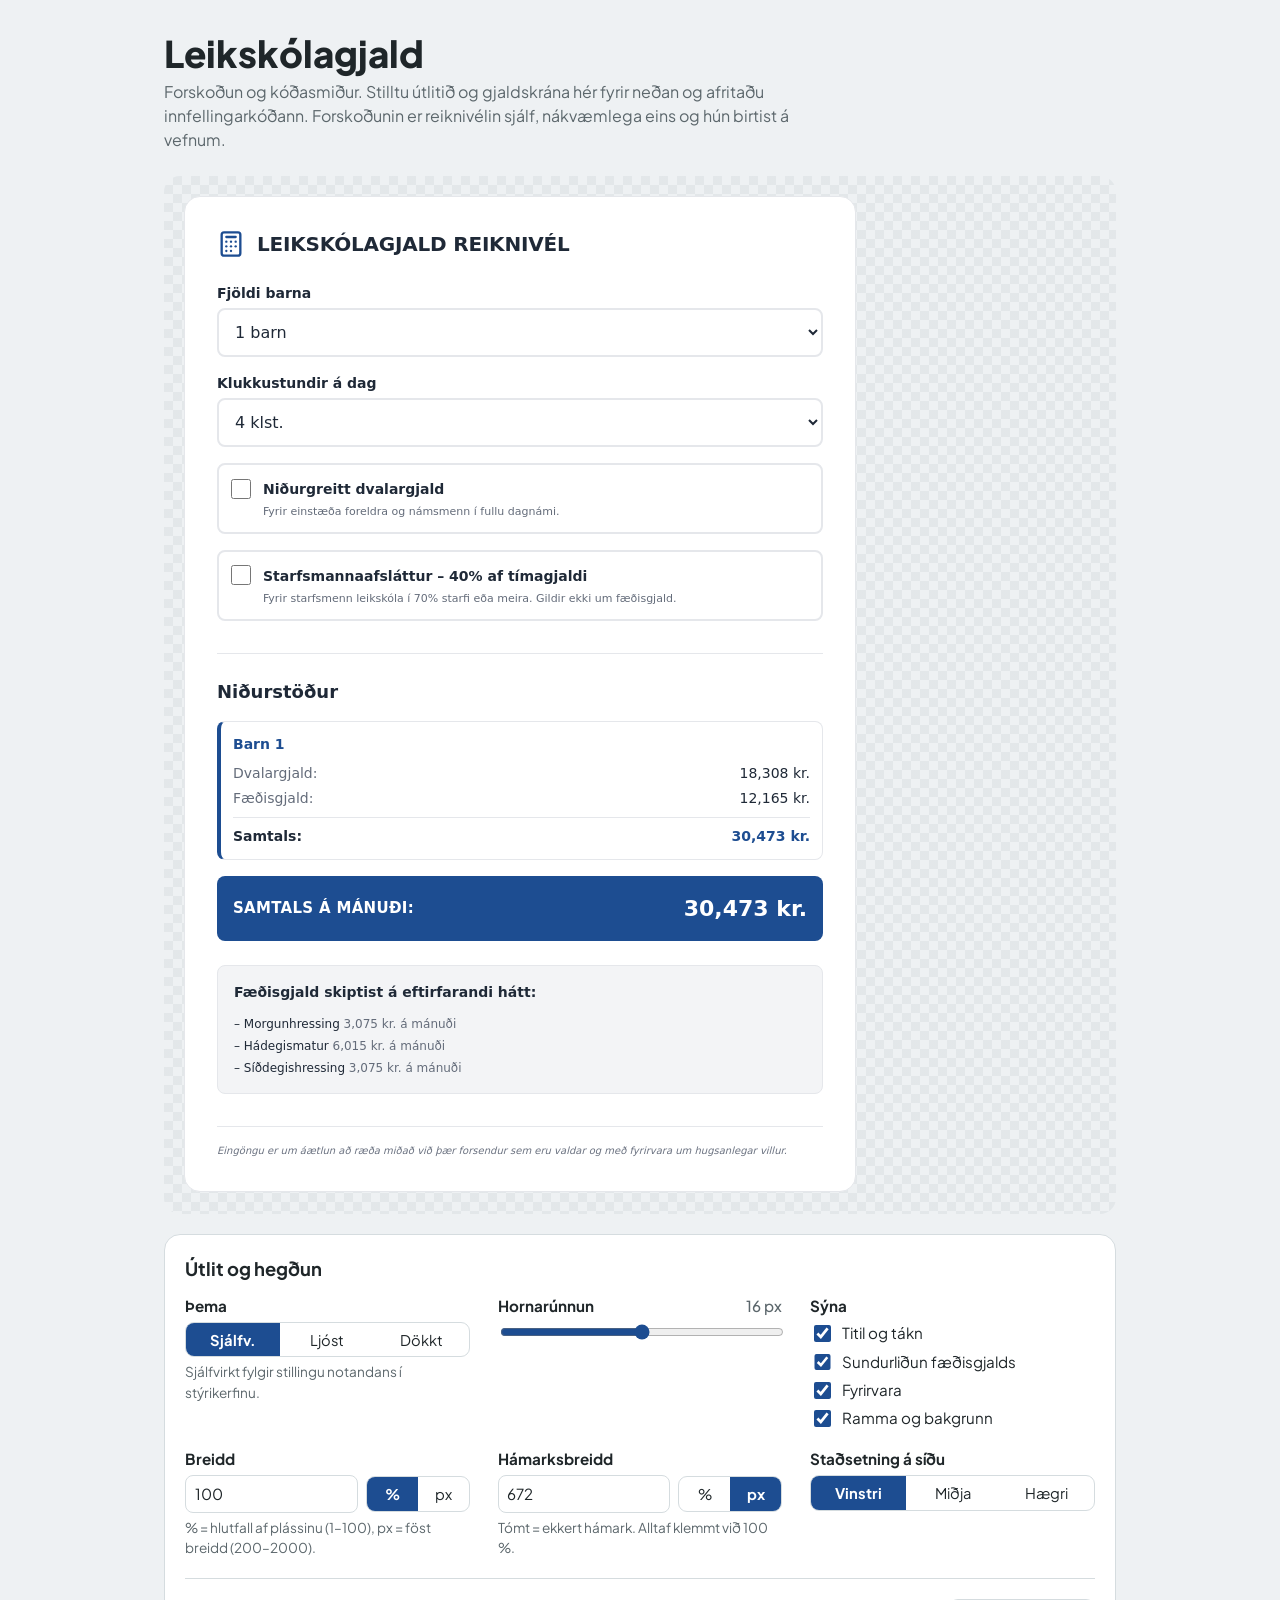
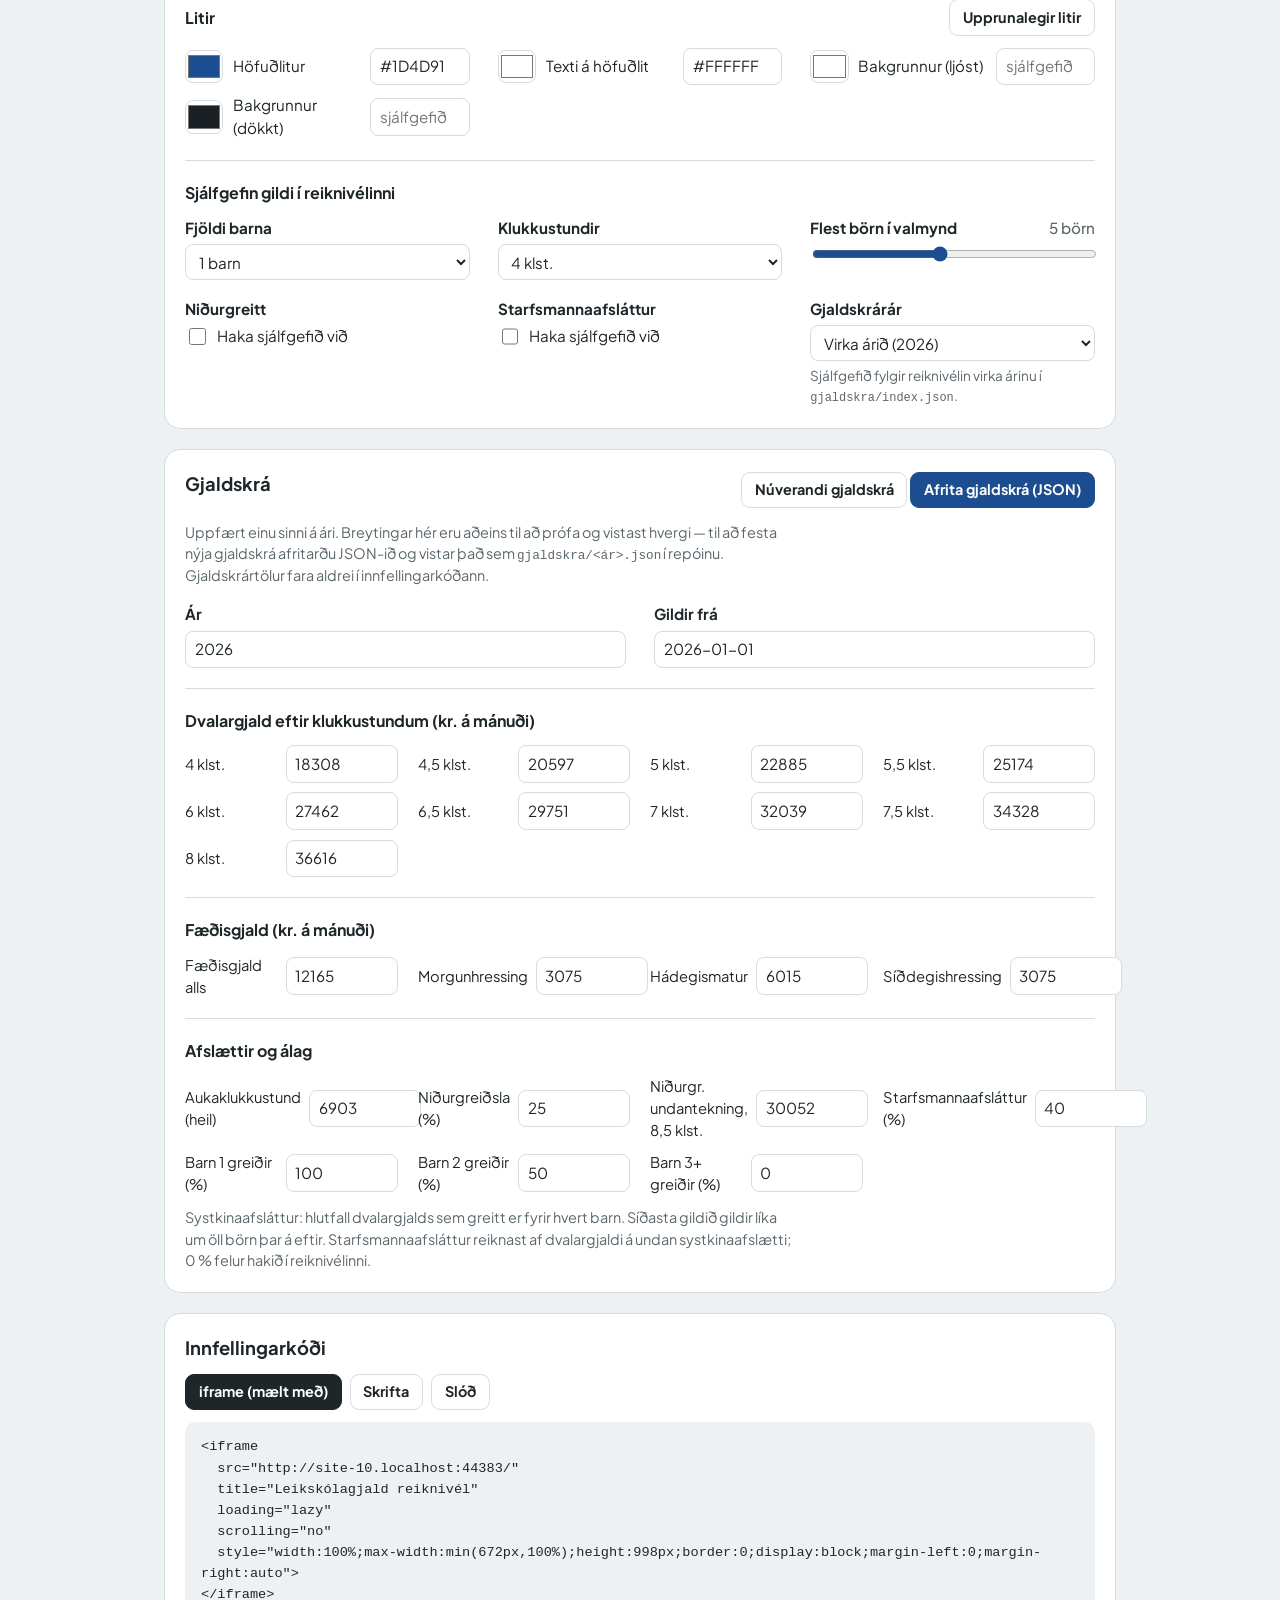
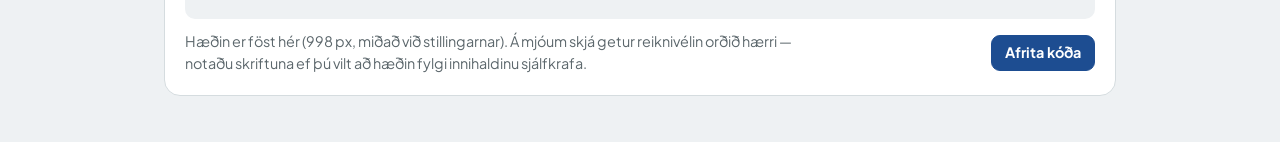
==== commit 27e1b710: "Niðurgreiðsla og starfsmannaafsláttur útiloka hvort annað Samkvæmt nýjum reglum (kafli 5) má sameina" ====
--- a/ritstjorn/index.html
+++ b/ritstjorn/index.html
@@ -369,6 +369,9 @@
     if (th) opts.theme = th.value;
     var al = form.querySelector('input[name=align]:checked');
     if (al) frameOpts.align = al.value;
+    /* Niðurgreiðslu og starfsmannaafslátt má ekki sameina */
+    if (t && t.name === 'dsub' && t.checked) form.elements.dstaff.checked = false;
+    if (t && t.name === 'dstaff' && t.checked) form.elements.dsub.checked = false;
     ['title', 'food', 'note', 'frame', 'dsub', 'dstaff'].forEach(function (n) {
       opts[n] = form.elements[n].checked ? 1 : 0;
     });
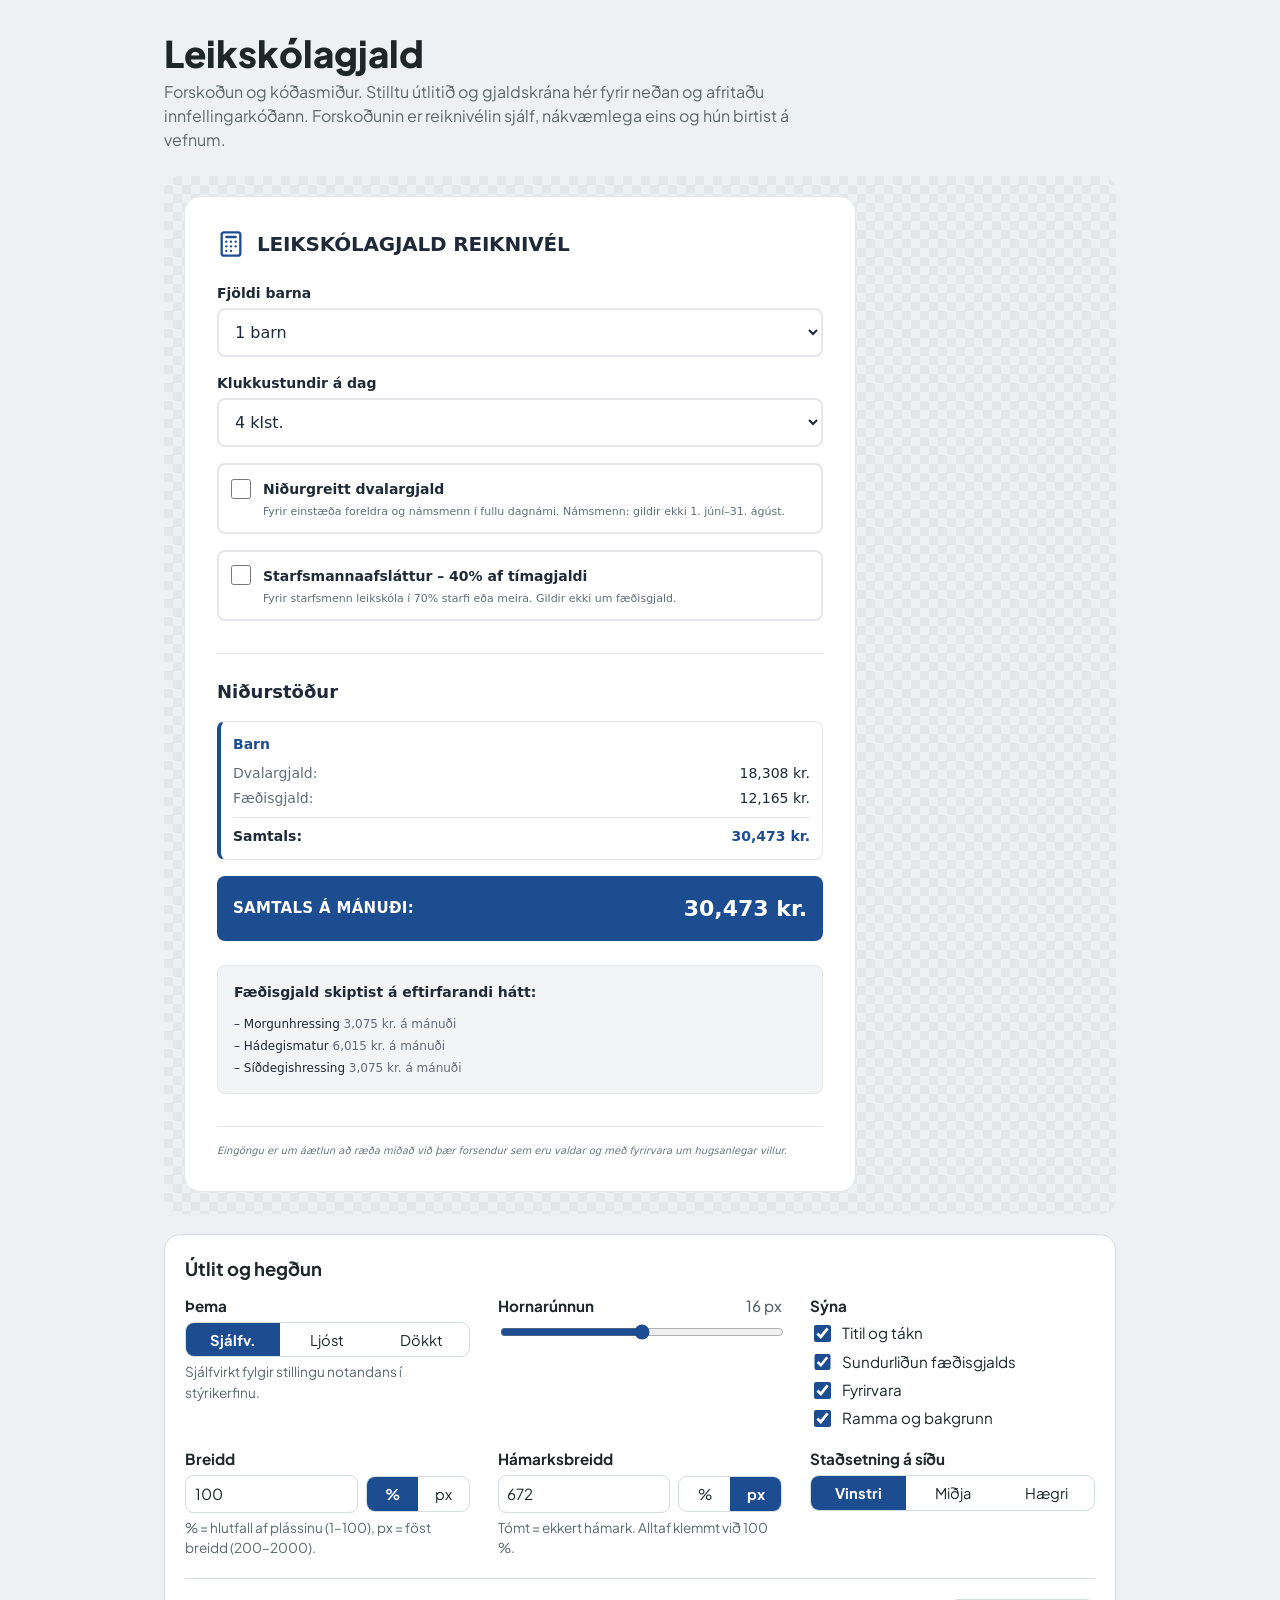
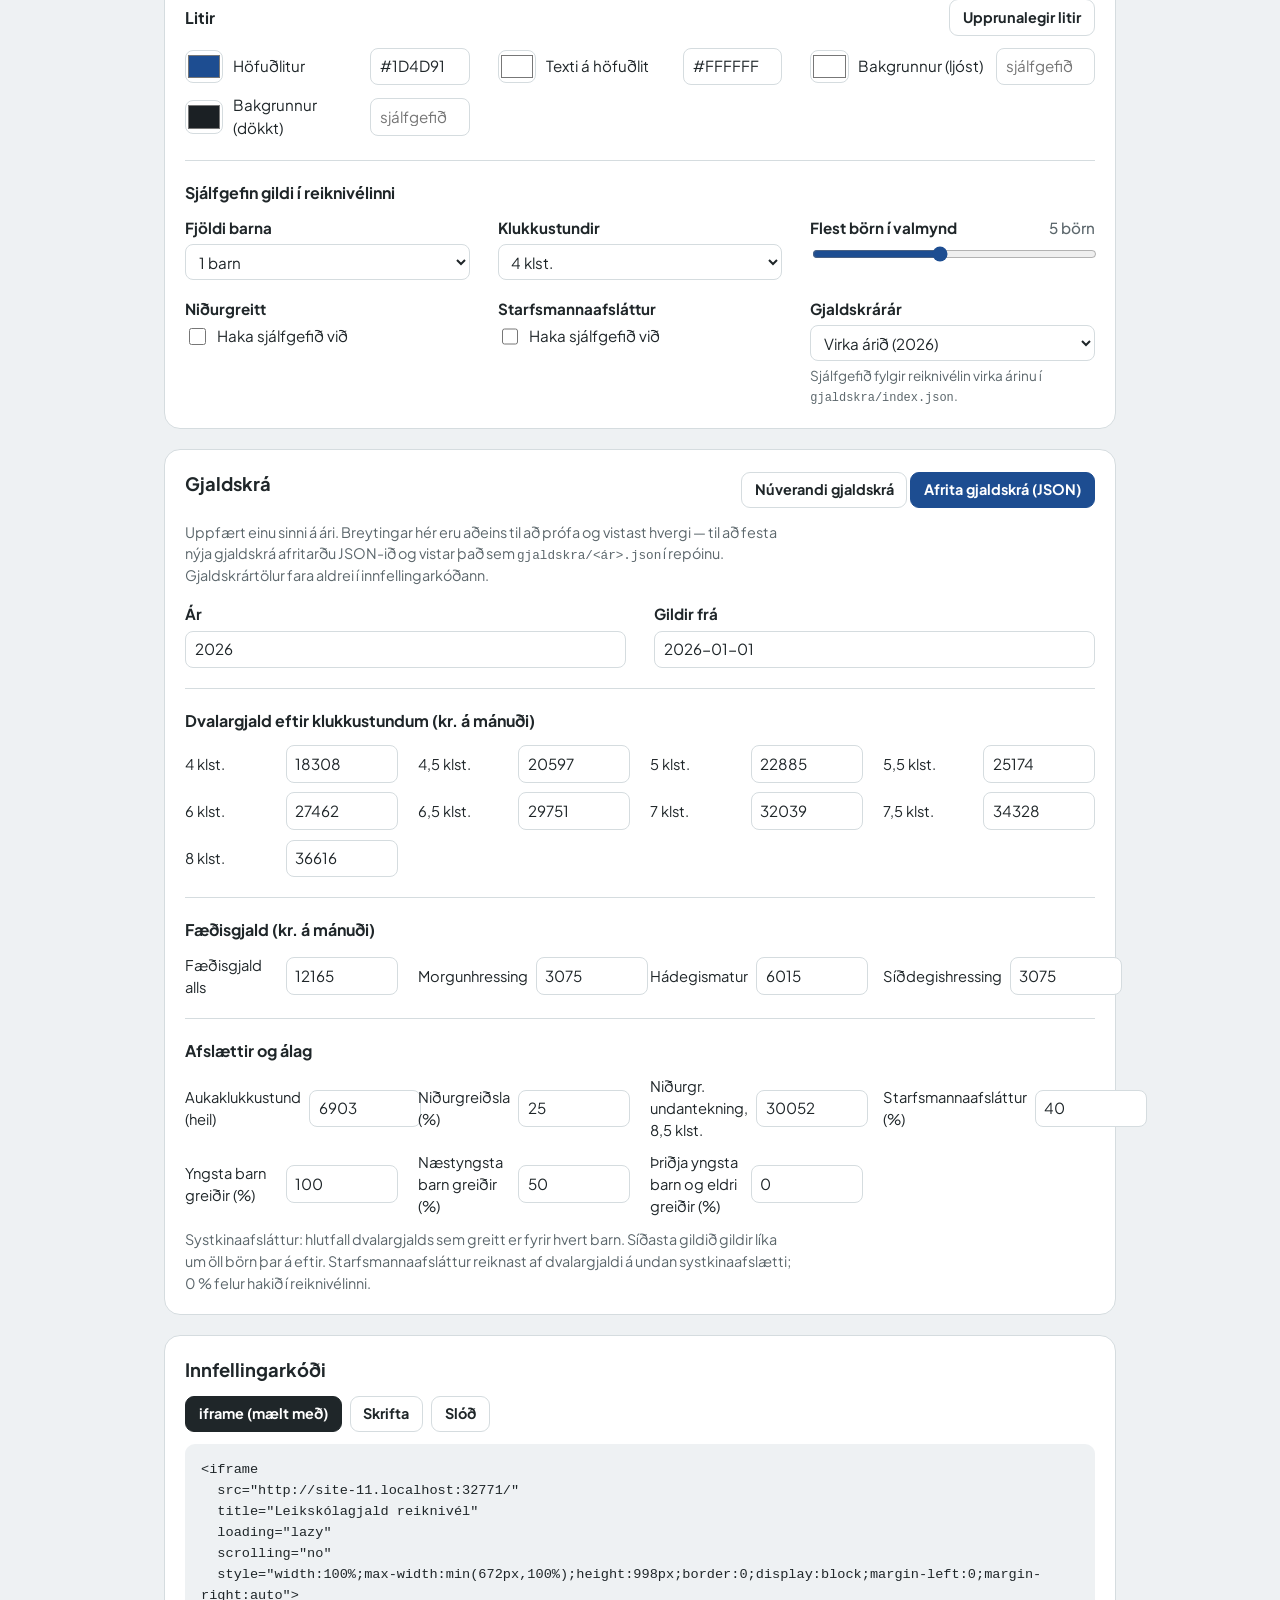
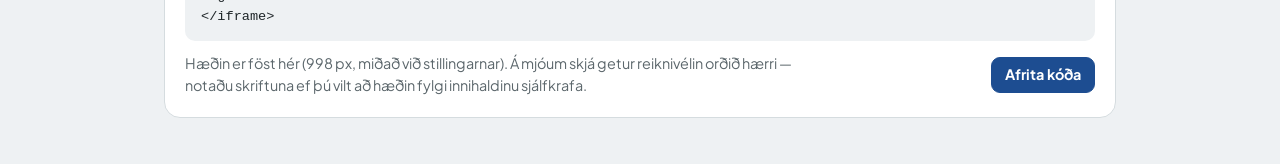
==== commit 7905d587: "Heiti barna eftir aldri og sumarundantekning námsmanna - Börnin heita nú eftir aldri í stað númers (" ====
--- a/ritstjorn/index.html
+++ b/ritstjorn/index.html
@@ -451,7 +451,8 @@
     });
     numRow(misc, 'Starfsmannaafsláttur (%)', 'starfsmannaafslattur');
     prices.systkinaafslattur.forEach(function (_, i) {
-      numRow(misc, 'Barn ' + (i + 1) + (i === prices.systkinaafslattur.length - 1 ? '+' : '') + ' greiðir (%)',
+      var sidast = i === prices.systkinaafslattur.length - 1;
+      numRow(misc, R.heitiBarns(i, 10) + (sidast && i > 0 ? ' og eldri' : '') + ' greiðir (%)',
         'systkina.' + i);
     });
     pricesToForm();
